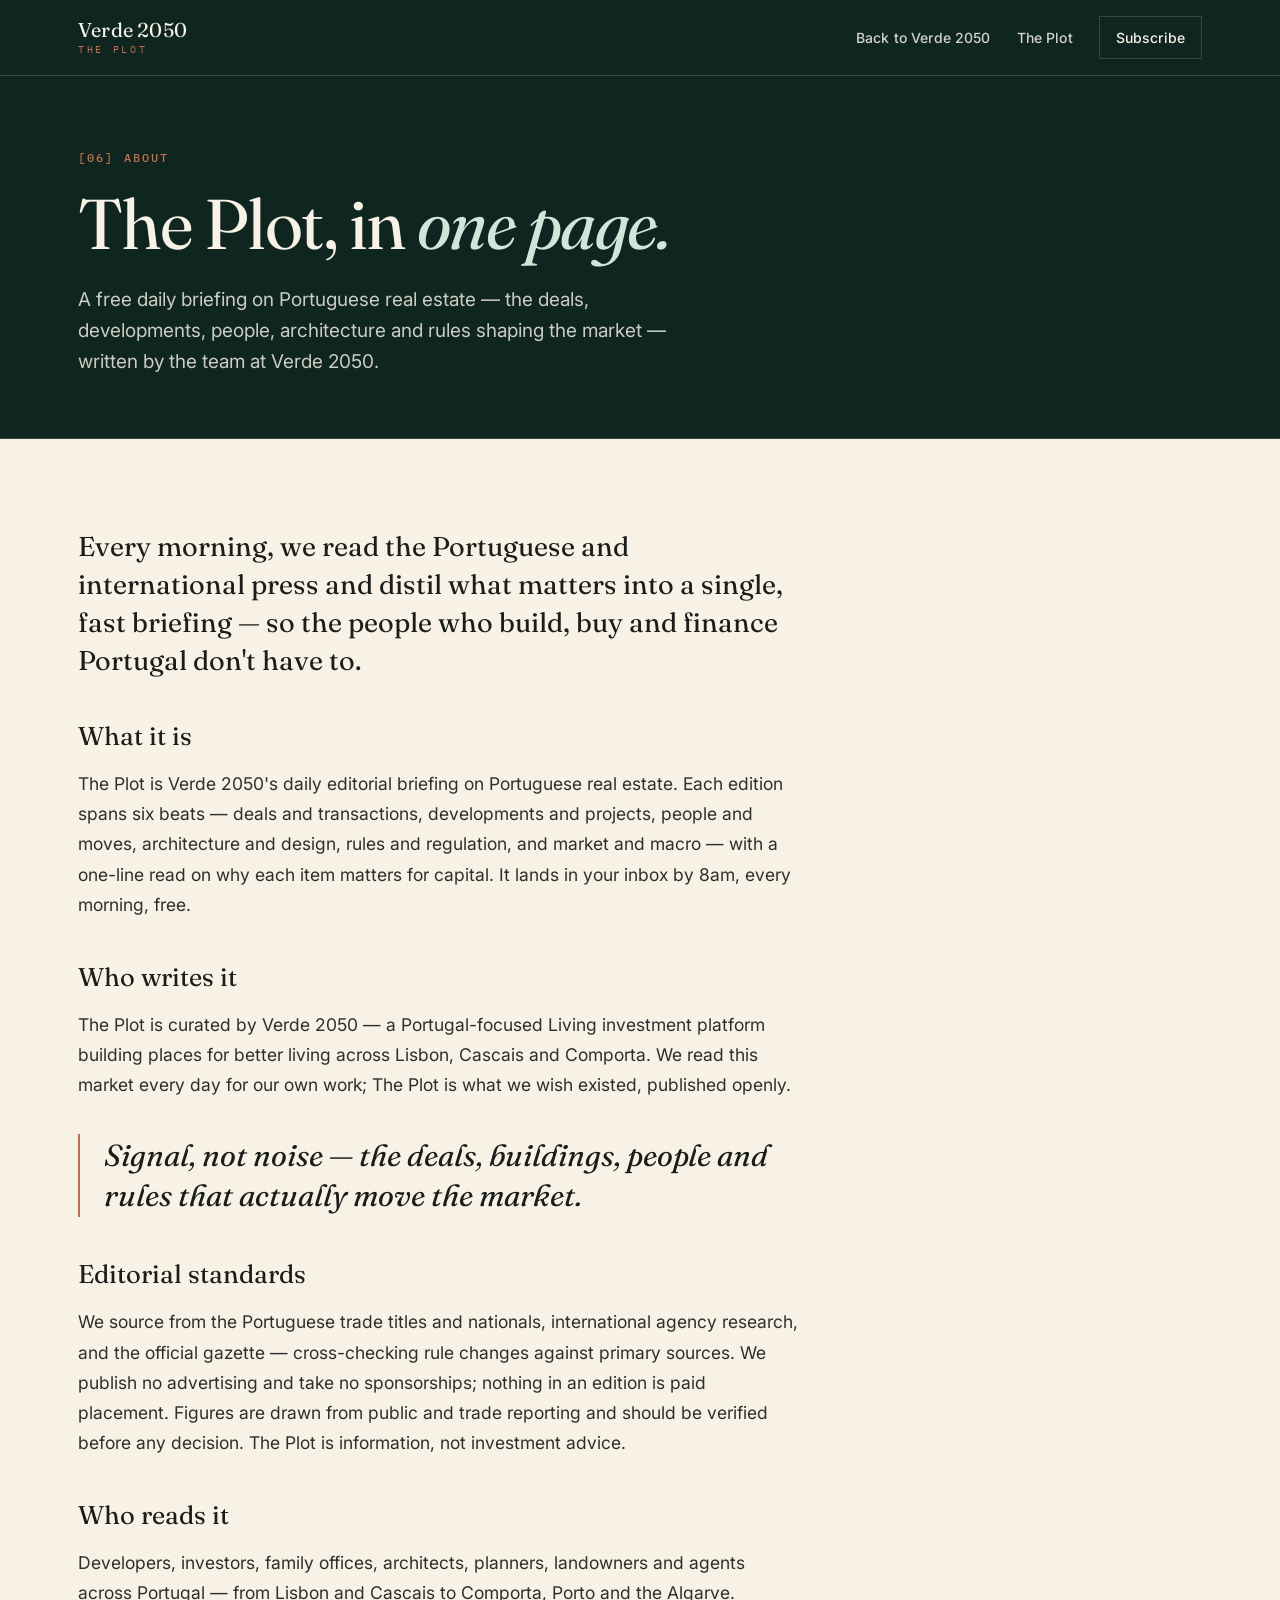
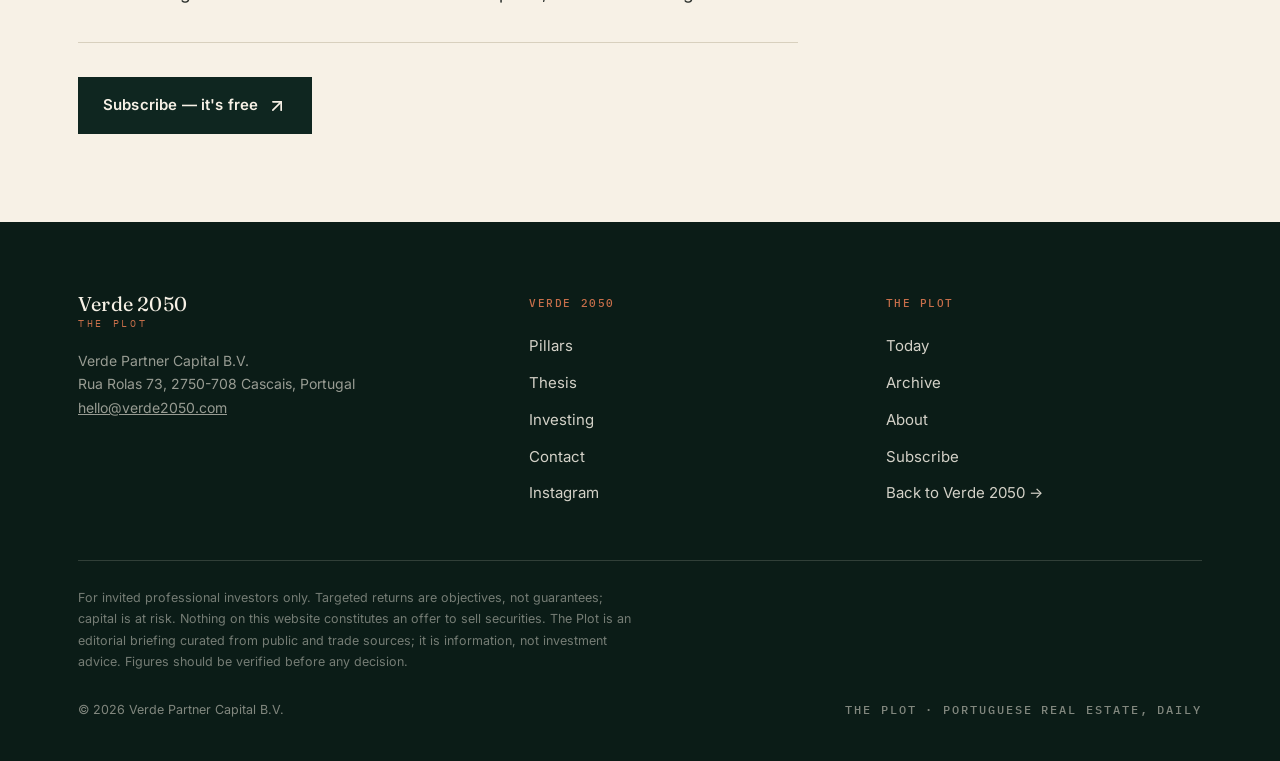
==== about.html @ 7657e963 "Editorial redesign — The Plot brand system (about.html)" ====
<!doctype html>
<html lang="en">
<head>
<meta charset="utf-8">
<meta name="viewport" content="width=device-width, initial-scale=1">
<title>About — The Plot · Verde 2050</title>
<meta name="description" content="What The Plot is, who writes it, and the editorial standards behind Verde 2050's daily briefing on Portuguese real estate.">
<link rel="preconnect" href="https://fonts.googleapis.com"><link rel="preconnect" href="https://fonts.gstatic.com" crossorigin>
<link href="https://fonts.googleapis.com/css2?family=Fraunces:ital,opsz,wght@0,9..144,400;0,9..144,500;0,9..144,600;1,9..144,400;1,9..144,500&family=Inter:wght@400;500;600&family=IBM+Plex+Mono:wght@400;500&display=swap" rel="stylesheet">
<link rel="stylesheet" href="plot.css">
</head>
<body>
<svg width="0" height="0" style="position:absolute" aria-hidden="true">
  <symbol id="i-arrow-ur" viewBox="0 0 24 24"><path d="M7 7h10v10"/><path d="M7 17 17 7"/></symbol>
  <symbol id="i-arrow-r" viewBox="0 0 24 24"><path d="M5 12h14"/><path d="m12 5 7 7-7 7"/></symbol>
</svg>

<header class="site"><div class="bar">
  <a href="/" class="brandmark"><div class="wm">Verde 2050</div><div class="sub">The Plot</div></a>
  <nav>
    <a href="https://www.verde2050.com" target="_blank" rel="noopener">Back to Verde 2050</a>
    <a href="/">The Plot</a>
    <a href="/#subscribe" class="cta">Subscribe</a>
  </nav>
</div></header>

<div class="page-hero">
  <div class="wrap">
    <div class="kick">[06] About</div>
    <h1 class="h1">The Plot, in <em>one page.</em></h1>
    <p class="lede">A free daily briefing on Portuguese real estate — the deals, developments, people, architecture and rules shaping the market — written by the team at Verde 2050.</p>
  </div>
</div>

<section class="band-cream">
  <div class="wrap">
    <div class="prose">
      <p style="font-family:var(--serif);font-size:clamp(1.3rem,2.6vw,1.7rem);line-height:1.4;color:var(--ink);margin:0 0 30px">Every morning, we read the Portuguese and international press and distil what matters into a single, fast briefing — so the people who build, buy and finance Portugal don't have to.</p>

      <h3>What it is</h3>
      <p>The Plot is Verde 2050's daily editorial briefing on Portuguese real estate. Each edition spans six beats — deals and transactions, developments and projects, people and moves, architecture and design, rules and regulation, and market and macro — with a one-line read on why each item matters for capital. It lands in your inbox by 8am, every morning, free.</p>

      <h3>Who writes it</h3>
      <p>The Plot is curated by Verde 2050 — a Portugal-focused Living investment platform building places for better living across Lisbon, Cascais and Comporta. We read this market every day for our own work; The Plot is what we wish existed, published openly.</p>

      <div class="pullquote">Signal, not noise — the deals, buildings, people and rules that actually move the market.</div>

      <h3>Editorial standards</h3>
      <p>We source from the Portuguese trade titles and nationals, international agency research, and the official gazette — cross-checking rule changes against primary sources. We publish no advertising and take no sponsorships; nothing in an edition is paid placement. Figures are drawn from public and trade reporting and should be verified before any decision. The Plot is information, not investment advice.</p>

      <h3>Who reads it</h3>
      <p>Developers, investors, family offices, architects, planners, landowners and agents across Portugal — from Lisbon and Cascais to Comporta, Porto and the Algarve.</p>

      <hr class="art-divider">
      <a href="/#subscribe" class="btn btn-solid on-cream">Subscribe — it's free <svg class="ico ico-lg"><use href="#i-arrow-ur"/></svg></a>
    </div>
  </div>
</section>

<footer class="site"><div class="wrap">
  <div class="foot-top">
    <div>
      <a href="/" class="brandmark"><div class="wm">Verde 2050</div><div class="sub">The Plot</div></a>
      <div class="foot-legal">Verde Partner Capital B.V.<br>Rua Rolas 73, 2750-708 Cascais, Portugal<br><a href="mailto:hello@verde2050.com" style="color:inherit">hello@verde2050.com</a></div>
    </div>
    <div class="foot-col"><h4>Verde 2050</h4>
      <a href="https://www.verde2050.com/pillars" target="_blank" rel="noopener">Pillars</a>
      <a href="https://www.verde2050.com/thesis" target="_blank" rel="noopener">Thesis</a>
      <a href="https://www.verde2050.com/investing" target="_blank" rel="noopener">Investing</a>
      <a href="https://www.verde2050.com/contact" target="_blank" rel="noopener">Contact</a>
      <a href="https://www.instagram.com/pietervanherpen" target="_blank" rel="noopener">Instagram</a>
    </div>
    <div class="foot-col"><h4>The Plot</h4>
      <a href="/">Today</a><a href="/archive.html">Archive</a><a href="/about.html">About</a><a href="/#subscribe">Subscribe</a>
      <a href="https://www.verde2050.com" target="_blank" rel="noopener">Back to Verde 2050 →</a>
    </div>
  </div>
  <div class="disclaimer">For invited professional investors only. Targeted returns are objectives, not guarantees; capital is at risk. Nothing on this website constitutes an offer to sell securities. The Plot is an editorial briefing curated from public and trade sources; it is information, not investment advice. Figures should be verified before any decision.</div>
  <div class="foot-bottom"><span>© 2026 Verde Partner Capital B.V.</span><span class="mono">The Plot · Portuguese real estate, daily</span></div>
</div></footer>
</body>
</html>
---- plot.css ----
:root{
    --forest:#0F2620; --forest-deep:#0B1C17; --cream:#F7F1E6; --surface:#F0E9DA;
    --ink:#1A1E1B; --terracotta:#C86F4A; --muted:#726C60; --hairline:#D8D0BE;
    --hairline-d:rgba(247,241,230,.16);
    --serif:"Fraunces",Georgia,"Times New Roman",serif;
    --sans:"Inter",-apple-system,BlinkMacSystemFont,"Segoe UI",Helvetica,Arial,sans-serif;
    --mono:"IBM Plex Mono",ui-monospace,SFMono-Regular,Menlo,monospace;
  }
  *{box-sizing:border-box}
  html{scroll-behavior:smooth}
  body{margin:0;background:var(--cream);color:var(--ink);font-family:var(--sans);
    font-size:17px;line-height:1.65;-webkit-font-smoothing:antialiased;text-rendering:optimizeLegibility}
  a{color:inherit}
  img{max-width:100%}
  .wrap{max-width:1180px;margin:0 auto;padding:0 28px}
  .serif{font-family:var(--serif)}
  em{font-style:italic}

  /* mono label kicker */
  .mono{font-family:var(--mono);text-transform:uppercase;letter-spacing:.16em;font-size:12px;font-weight:500}
  .kick{font-family:var(--mono);text-transform:uppercase;letter-spacing:.18em;font-size:12px;
    font-weight:500;color:var(--terracotta)}
  .num{font-family:var(--mono);font-weight:500;letter-spacing:.02em}

  h1,h2,h3{font-family:var(--serif);font-weight:400;margin:0}
  .h1{font-size:clamp(2.7rem,7.4vw,6rem);line-height:1.02;letter-spacing:-.022em}
  .h1 em{color:#cfe6d8}
  .h2{font-size:clamp(2.1rem,5vw,3.6rem);line-height:1.03;letter-spacing:-.018em}
  .h2 em{display:block}
  .h3{font-size:clamp(1.4rem,2.4vw,1.9rem);line-height:1.12;letter-spacing:-.01em}

  /* buttons */
  .btn{display:inline-flex;align-items:center;gap:9px;font-family:var(--sans);font-weight:600;
    font-size:15px;letter-spacing:.01em;padding:15px 24px;text-decoration:none;border:1px solid transparent;
    transition:background .18s,color .18s,border-color .18s;cursor:pointer}
  .btn-solid{background:var(--cream);color:var(--forest);border-color:var(--cream)}
  .btn-solid:hover{background:var(--terracotta);border-color:var(--terracotta);color:#fff}
  .btn-solid.on-cream{background:var(--forest);color:var(--cream);border-color:var(--forest)}
  .btn-solid.on-cream:hover{background:var(--terracotta);border-color:var(--terracotta);color:#fff}
  .lnk{display:inline-flex;align-items:center;gap:7px;text-decoration:none;font-weight:500;
    border-bottom:1px solid currentColor;padding-bottom:2px;transition:color .18s}
  .lnk:hover{color:var(--terracotta)}
  .ico{width:18px;height:18px;stroke:currentColor;fill:none;stroke-width:2;
    stroke-linecap:round;stroke-linejoin:round;flex:0 0 auto}
  .ico-lg{width:20px;height:20px}

  /* header */
  header.site{position:sticky;top:0;z-index:20;background:var(--forest);color:var(--cream);
    border-bottom:1px solid var(--hairline-d)}
  .site .bar{display:flex;align-items:center;justify-content:space-between;padding:16px 28px;max-width:1180px;margin:0 auto}
  .brandmark{display:block;text-decoration:none;color:var(--cream);line-height:1}
  .brandmark .wm{font-family:var(--serif);font-size:20px;letter-spacing:.01em}
  .brandmark .sub{font-family:var(--mono);text-transform:uppercase;letter-spacing:.28em;font-size:9.5px;
    color:var(--terracotta);margin-top:5px}
  .site nav{display:flex;align-items:center;gap:26px}
  .site nav a{font-family:var(--sans);font-size:14px;font-weight:500;color:var(--cream);text-decoration:none;
    letter-spacing:.01em;opacity:.85;transition:opacity .15s}
  .site nav a:hover{opacity:1}
  .site nav a.cta{opacity:1;border:1px solid var(--hairline-d);padding:9px 16px}
  .site nav a.cta:hover{background:var(--cream);color:var(--forest);border-color:var(--cream)}

  /* hero */
  .hero{background:var(--forest);color:var(--cream);padding:96px 0 108px}
  .hero .kick{margin-bottom:26px}
  .hero .h1{max-width:15ch}
  .hero .sub{max-width:44ch;color:rgba(247,241,230,.85);font-size:19px;margin:26px 0 0}
  .hero .cta-row{margin-top:40px;display:flex;gap:16px;align-items:center;flex-wrap:wrap}

  /* section frame */
  section{padding:88px 0}
  .band-cream{background:var(--cream)}
  .band-surface{background:var(--surface)}
  .band-forest{background:var(--forest);color:var(--cream)}
  .sec-head{display:flex;align-items:baseline;justify-content:space-between;gap:24px;
    padding-bottom:34px;flex-wrap:wrap}
  .sec-head .h2{max-width:16ch}
  .sec-head .kick{margin-bottom:16px}

  /* hairline grid */
  .grid6{display:grid;grid-template-columns:repeat(3,1fr);gap:1px;background:var(--hairline);
    border:1px solid var(--hairline)}
  .tile{background:var(--cream);padding:34px 30px 40px;min-height:210px;display:flex;flex-direction:column}
  .tile .row{display:flex;align-items:flex-start;justify-content:space-between}
  .tile .num{font-size:15px;color:var(--muted)}
  .tile .ico{stroke:rgba(15,38,32,.5);width:22px;height:22px}
  .tile h3{margin:26px 0 10px}
  .tile p{margin:0;color:var(--muted);font-size:15.5px;line-height:1.55}

  /* today featured */
  .feature{background:var(--cream);border:1px solid var(--hairline);padding:clamp(30px,5vw,60px)}
  .feature .meta{display:flex;align-items:center;gap:16px;flex-wrap:wrap;margin-bottom:22px}
  .tag{font-family:var(--mono);text-transform:uppercase;letter-spacing:.14em;font-size:11px;
    color:var(--terracotta);border:1px solid var(--terracotta);padding:4px 9px}
  .feature .h2{max-width:20ch;margin-bottom:22px}
  .feature .deck{color:var(--muted);font-size:19px;max-width:60ch;margin:0 0 30px}
  .feature .byline{display:flex;align-items:center;gap:14px;color:var(--muted);font-size:14px;margin-bottom:30px}
  .feature .byline .dot{width:4px;height:4px;border-radius:50%;background:var(--terracotta)}

  /* previous editions list */
  .elist{border-top:1px solid var(--hairline)}
  .erow{display:grid;grid-template-columns:120px 1fr auto;gap:26px;align-items:start;
    padding:22px 4px;border-bottom:1px solid var(--hairline);text-decoration:none;color:inherit;
    transition:background .15s}
  .erow:hover{background:rgba(200,111,74,.05)}
  .erow .edate{font-family:var(--mono);text-transform:uppercase;letter-spacing:.1em;font-size:13px;
    color:var(--muted);padding-top:5px}
  .erow .etitle{font-family:var(--serif);font-size:clamp(1.15rem,2vw,1.5rem);line-height:1.2;letter-spacing:-.01em}
  .erow .edeck{color:var(--muted);font-size:14.5px;line-height:1.5;margin-top:8px;max-width:70ch;
    max-height:0;overflow:hidden;opacity:0;transition:max-height .25s,opacity .2s,margin .2s}
  .erow:hover .edeck{max-height:60px;opacity:1;margin-top:9px}
  .erow .etag{font-family:var(--mono);text-transform:uppercase;letter-spacing:.12em;font-size:10.5px;
    color:var(--muted);padding-top:6px;white-space:nowrap}
  .elist-foot{padding-top:30px}

  /* standards (forest) */
  .cols2{display:grid;grid-template-columns:1.05fr .95fr;gap:64px;align-items:start}
  .standards .h2{margin-bottom:26px}
  .standards p{color:rgba(247,241,230,.8);font-size:17px;margin:0 0 18px;max-width:52ch}
  .readers{border-top:1px solid var(--hairline-d)}
  .readers .rrow{display:flex;align-items:baseline;gap:16px;padding:16px 0;border-bottom:1px solid var(--hairline-d)}
  .readers .rrow .num{color:var(--terracotta);font-size:12px;min-width:26px}
  .readers .rrow span{font-size:16px}
  .badges{display:flex;flex-wrap:wrap;gap:8px;margin-top:24px}
  .badge{font-family:var(--mono);text-transform:uppercase;letter-spacing:.1em;font-size:10.5px;
    color:rgba(247,241,230,.75);border:1px solid var(--hairline-d);padding:6px 11px}
  .sources{margin-top:36px}
  .sources .lab{color:rgba(247,241,230,.55)}
  .sources-row{display:flex;flex-wrap:wrap;align-items:center;gap:12px 12px;margin-top:16px}
  .sources-row img{height:32px;width:auto;display:block}

  /* subscribe */
  .subgrid{display:grid;grid-template-columns:.85fr 1.15fr;gap:60px;align-items:start}
  .form-card{background:var(--cream);border:1px solid var(--hairline);padding:clamp(26px,4vw,44px)}
  .field{margin-bottom:18px}
  .field label{display:block;font-family:var(--mono);text-transform:uppercase;letter-spacing:.12em;
    font-size:11px;color:var(--muted);margin-bottom:8px}
  .field input,.field select{width:100%;font-family:var(--sans);font-size:16px;color:var(--ink);
    background:#fff;border:1px solid var(--hairline);padding:14px 15px;border-radius:0;-webkit-appearance:none;appearance:none}
  .field input:focus,.field select:focus{outline:none;border-color:var(--forest);box-shadow:inset 0 0 0 1px var(--forest)}
  .two{display:grid;grid-template-columns:1fr 1fr;gap:16px}
  .field select{background-image:url("data:image/svg+xml;utf8,<svg xmlns='http://www.w3.org/2000/svg' width='14' height='14' viewBox='0 0 24 24' fill='none' stroke='%23726C60' stroke-width='2' stroke-linecap='round' stroke-linejoin='round'><path d='m6 9 6 6 6-6'/></svg>");background-repeat:no-repeat;background-position:right 15px center;padding-right:40px}
  .submit{width:100%;justify-content:center;margin-top:6px}
  .fineprint{margin-top:16px;color:var(--muted)}
  .hp{position:absolute;left:-9999px;width:1px;height:1px;overflow:hidden}
  .msg{display:none;margin-top:14px;font-size:14px}
  .msg.show{display:block}
  .msg.ok{color:#2e6f4e}
  .msg.err{color:#b23b3b}
  .success{display:none}
  .success.show{display:block}
  .success .h2{margin-bottom:16px}
  .success p{color:var(--muted);max-width:46ch}

  /* footer */
  footer.site{background:var(--forest-deep);color:var(--cream);padding:72px 0 40px}
  .foot-top{display:grid;grid-template-columns:1.3fr 1fr 1fr;gap:40px;padding-bottom:48px;
    border-bottom:1px solid var(--hairline-d)}
  .foot-legal{color:rgba(247,241,230,.6);font-size:14px;line-height:1.7;margin-top:20px;max-width:34ch}
  .foot-col h4{font-family:var(--mono);text-transform:uppercase;letter-spacing:.14em;font-size:11px;
    font-weight:500;color:var(--terracotta);margin:0 0 16px}
  .foot-col a{display:block;color:rgba(247,241,230,.85);text-decoration:none;font-size:15px;
    padding:6px 0;transition:color .15s}
  .foot-col a:hover{color:#fff}
  .foot-bottom{display:flex;align-items:center;justify-content:space-between;gap:20px;
    padding-top:28px;flex-wrap:wrap;color:rgba(247,241,230,.5);font-size:12.5px}
  .disclaimer{color:rgba(247,241,230,.45);font-size:12.5px;line-height:1.7;max-width:70ch;margin-top:26px}

  @media(max-width:900px){
    .grid6{grid-template-columns:repeat(2,1fr)}
    .cols2{grid-template-columns:1fr;gap:40px}
    .subgrid{grid-template-columns:1fr;gap:32px}
    .foot-top{grid-template-columns:1fr 1fr;gap:32px}
    section{padding:64px 0}
    .hero{padding:64px 0 76px}
  }
  @media(max-width:560px){
    .grid6{grid-template-columns:1fr}
    .two{grid-template-columns:1fr}
    .erow{grid-template-columns:76px 1fr;gap:16px}
    .erow .etag{display:none}
    .foot-top{grid-template-columns:1fr}
    .site nav{gap:16px}
    .site nav a:not(.cta){display:none}
  }

/* ---- interior pages ---- */
.page-hero{background:var(--forest);color:var(--cream);padding:72px 0 60px;border-bottom:1px solid var(--hairline-d)}
.page-hero .kick{margin-bottom:20px}
.page-hero .h1{font-size:clamp(2.3rem,5.5vw,4.4rem);max-width:20ch}
.page-hero .lede{color:rgba(247,241,230,.82);font-size:19px;max-width:52ch;margin:24px 0 0}
.article{max-width:760px;margin:0 auto}
.article .deck{font-family:var(--serif);font-size:clamp(1.3rem,2.6vw,1.7rem);line-height:1.4;color:var(--ink);margin:0 0 30px}
.article .body{font-size:18px;line-height:1.75;color:#2b302c}
.article .body p{margin:0 0 22px}
.article .body p.lead:first-letter{font-family:var(--serif);float:left;font-size:4.6rem;line-height:.82;
  padding:6px 12px 0 0;color:var(--terracotta)}
.pullquote{border-left:2px solid var(--terracotta);padding:2px 0 2px 24px;margin:34px 0;
  font-family:var(--serif);font-style:italic;font-size:clamp(1.4rem,3vw,1.9rem);line-height:1.3;color:var(--ink)}
.art-divider{border:0;border-top:1px solid var(--hairline);margin:34px 0}
.byline-row{display:flex;align-items:center;gap:14px;color:var(--muted);font-size:14px;margin:18px 0 34px}
.byline-row .dot{width:4px;height:4px;border-radius:50%;background:var(--terracotta)}
.also{margin-top:16px}
.chips{display:flex;flex-wrap:wrap;gap:8px;margin-bottom:30px}
.chip{font-family:var(--mono);text-transform:uppercase;letter-spacing:.1em;font-size:11px;color:var(--muted);
  border:1px solid var(--hairline);padding:8px 13px;background:transparent;cursor:pointer;transition:all .15s}
.chip:hover{border-color:var(--forest);color:var(--forest)}
.chip.active{background:var(--forest);color:var(--cream);border-color:var(--forest)}
.prose{max-width:720px}
.prose h3{font-family:var(--serif);font-size:1.6rem;margin:36px 0 12px}
.prose p{color:#2b302c;font-size:17.5px;line-height:1.72;margin:0 0 20px}
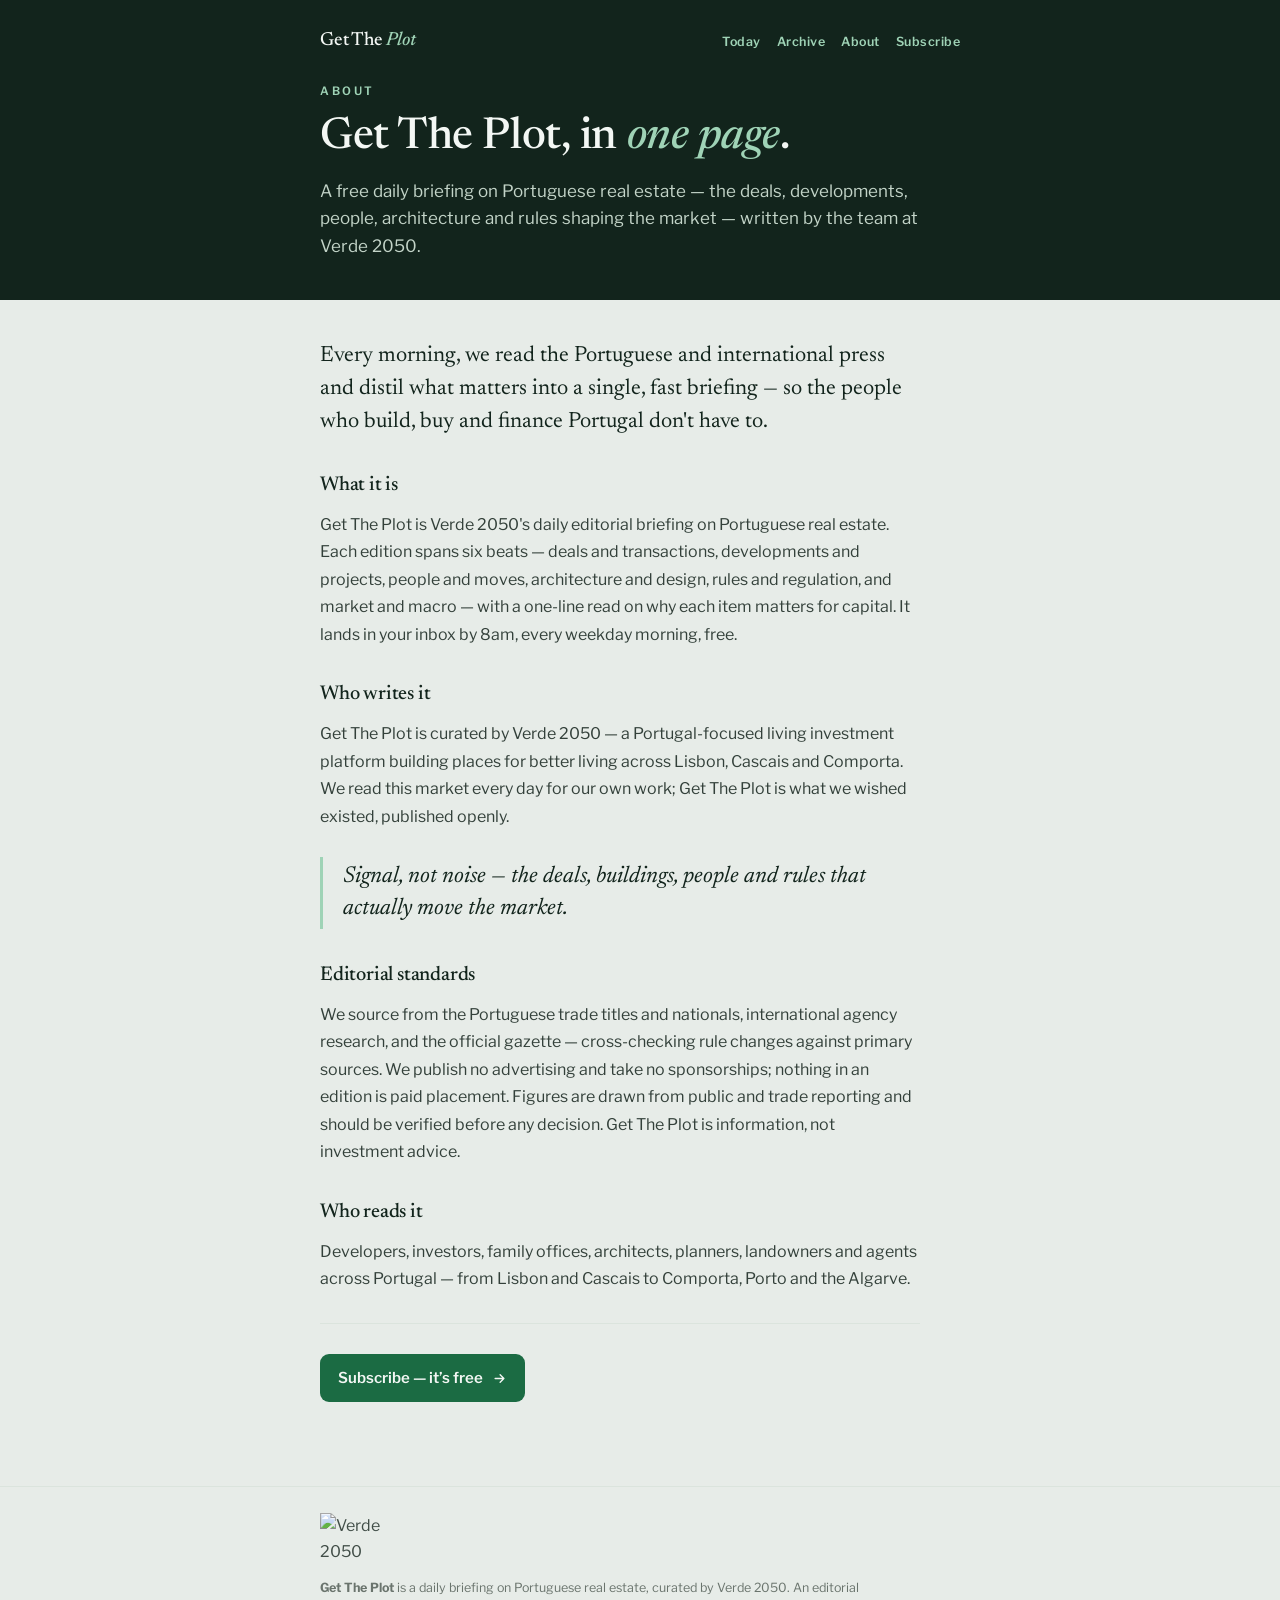
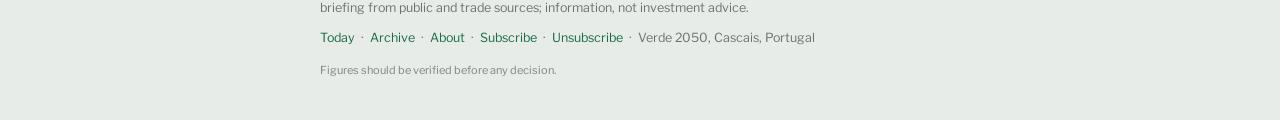
==== commit d7f301f8: "Rebuild About in Get The Plot design" ====
--- a/about.html
+++ b/about.html
@@ -2,81 +2,50 @@
 <html lang="en">
 <head>
 <meta charset="utf-8">
-<meta name="viewport" content="width=device-width, initial-scale=1">
-<title>About — The Plot · Verde 2050</title>
-<meta name="description" content="What The Plot is, who writes it, and the editorial standards behind Verde 2050's daily briefing on Portuguese real estate.">
-<link rel="preconnect" href="https://fonts.googleapis.com"><link rel="preconnect" href="https://fonts.gstatic.com" crossorigin>
-<link href="https://fonts.googleapis.com/css2?family=Fraunces:ital,opsz,wght@0,9..144,400;0,9..144,500;0,9..144,600;1,9..144,400;1,9..144,500&family=Inter:wght@400;500;600&family=IBM+Plex+Mono:wght@400;500&display=swap" rel="stylesheet">
-<link rel="stylesheet" href="plot.css">
+<meta name="viewport" content="width=device-width, initial-scale=1, viewport-fit=cover">
+<title>About — Get The Plot</title>
+<meta name="description" content="What Get The Plot is, who writes it, and the editorial standards behind Verde 2050's daily briefing on Portuguese real estate.">
+<link rel="preconnect" href="https://fonts.googleapis.com"><link rel="preconnect" href="https://fonts.gstatic.com" crossorigin><link rel="preconnect" href="https://raw.githubusercontent.com"><link rel="stylesheet" href="https://fonts.googleapis.com/css2?family=Newsreader:ital,opsz,wght@0,6..72,400;0,6..72,500;0,6..72,600;1,6..72,400&family=Libre+Franklin:wght@400;500;600;700&display=swap"><link rel="stylesheet" href="plot.css">
 </head>
 <body>
-<svg width="0" height="0" style="position:absolute" aria-hidden="true">
-  <symbol id="i-arrow-ur" viewBox="0 0 24 24"><path d="M7 7h10v10"/><path d="M7 17 17 7"/></symbol>
-  <symbol id="i-arrow-r" viewBox="0 0 24 24"><path d="M5 12h14"/><path d="m12 5 7 7-7 7"/></symbol>
-</svg>
-
-<header class="site"><div class="bar">
-  <a href="/" class="brandmark"><div class="wm">Verde 2050</div><div class="sub">The Plot</div></a>
-  <nav>
-    <a href="https://www.verde2050.com" target="_blank" rel="noopener">Back to Verde 2050</a>
-    <a href="/">The Plot</a>
-    <a href="/#subscribe" class="cta">Subscribe</a>
-  </nav>
-</div></header>
-
-<div class="page-hero">
+<section class="hero">
   <div class="wrap">
-    <div class="kick">[06] About</div>
-    <h1 class="h1">The Plot, in <em>one page.</em></h1>
+    <div class="top">
+      <a href="/" class="brand">Get The <em>Plot</em></a>
+      <nav class="nav"><a href="/">Today</a><a href="/archive.html">Archive</a><a href="/about.html">About</a><a href="/#subscribe">Subscribe</a></nav>
+    </div>
+    <div class="kick">About</div>
+    <h1>Get The Plot, in <em>one page</em>.</h1>
     <p class="lede">A free daily briefing on Portuguese real estate — the deals, developments, people, architecture and rules shaping the market — written by the team at Verde 2050.</p>
-  </div>
-</div>
-
-<section class="band-cream">
-  <div class="wrap">
-    <div class="prose">
-      <p style="font-family:var(--serif);font-size:clamp(1.3rem,2.6vw,1.7rem);line-height:1.4;color:var(--ink);margin:0 0 30px">Every morning, we read the Portuguese and international press and distil what matters into a single, fast briefing — so the people who build, buy and finance Portugal don't have to.</p>
-
-      <h3>What it is</h3>
-      <p>The Plot is Verde 2050's daily editorial briefing on Portuguese real estate. Each edition spans six beats — deals and transactions, developments and projects, people and moves, architecture and design, rules and regulation, and market and macro — with a one-line read on why each item matters for capital. It lands in your inbox by 8am, every morning, free.</p>
-
-      <h3>Who writes it</h3>
-      <p>The Plot is curated by Verde 2050 — a Portugal-focused Living investment platform building places for better living across Lisbon, Cascais and Comporta. We read this market every day for our own work; The Plot is what we wish existed, published openly.</p>
-
-      <div class="pullquote">Signal, not noise — the deals, buildings, people and rules that actually move the market.</div>
-
-      <h3>Editorial standards</h3>
-      <p>We source from the Portuguese trade titles and nationals, international agency research, and the official gazette — cross-checking rule changes against primary sources. We publish no advertising and take no sponsorships; nothing in an edition is paid placement. Figures are drawn from public and trade reporting and should be verified before any decision. The Plot is information, not investment advice.</p>
-
-      <h3>Who reads it</h3>
-      <p>Developers, investors, family offices, architects, planners, landowners and agents across Portugal — from Lisbon and Cascais to Comporta, Porto and the Algarve.</p>
-
-      <hr class="art-divider">
-      <a href="/#subscribe" class="btn btn-solid on-cream">Subscribe — it's free <svg class="ico ico-lg"><use href="#i-arrow-ur"/></svg></a>
-    </div>
   </div>
 </section>
 
+<div class="band"><div class="wrap"><div class="prose">
+  <p class="lead">Every morning, we read the Portuguese and international press and distil what matters into a single, fast briefing — so the people who build, buy and finance Portugal don't have to.</p>
+
+  <h3>What it is</h3>
+  <p>Get The Plot is Verde 2050's daily editorial briefing on Portuguese real estate. Each edition spans six beats — deals and transactions, developments and projects, people and moves, architecture and design, rules and regulation, and market and macro — with a one-line read on why each item matters for capital. It lands in your inbox by 8am, every weekday morning, free.</p>
+
+  <h3>Who writes it</h3>
+  <p>Get The Plot is curated by Verde 2050 — a Portugal-focused living investment platform building places for better living across Lisbon, Cascais and Comporta. We read this market every day for our own work; Get The Plot is what we wished existed, published openly.</p>
+
+  <div class="pullquote">Signal, not noise — the deals, buildings, people and rules that actually move the market.</div>
+
+  <h3>Editorial standards</h3>
+  <p>We source from the Portuguese trade titles and nationals, international agency research, and the official gazette — cross-checking rule changes against primary sources. We publish no advertising and take no sponsorships; nothing in an edition is paid placement. Figures are drawn from public and trade reporting and should be verified before any decision. Get The Plot is information, not investment advice.</p>
+
+  <h3>Who reads it</h3>
+  <p>Developers, investors, family offices, architects, planners, landowners and agents across Portugal — from Lisbon and Cascais to Comporta, Porto and the Algarve.</p>
+
+  <hr class="art-divider">
+  <a href="/#subscribe" class="btn btn-solid">Subscribe — it&rsquo;s free <svg viewBox="0 0 24 24" fill="none" stroke="currentColor" stroke-width="2.2" stroke-linecap="round" stroke-linejoin="round"><path d="M5 12h14M13 6l6 6-6 6"/></svg></a>
+</div></div></div>
+
 <footer class="site"><div class="wrap">
-  <div class="foot-top">
-    <div>
-      <a href="/" class="brandmark"><div class="wm">Verde 2050</div><div class="sub">The Plot</div></a>
-      <div class="foot-legal">Verde Partner Capital B.V.<br>Rua Rolas 73, 2750-708 Cascais, Portugal<br><a href="mailto:hello@verde2050.com" style="color:inherit">hello@verde2050.com</a></div>
-    </div>
-    <div class="foot-col"><h4>Verde 2050</h4>
-      <a href="https://www.verde2050.com/pillars" target="_blank" rel="noopener">Pillars</a>
-      <a href="https://www.verde2050.com/thesis" target="_blank" rel="noopener">Thesis</a>
-      <a href="https://www.verde2050.com/investing" target="_blank" rel="noopener">Investing</a>
-      <a href="https://www.verde2050.com/contact" target="_blank" rel="noopener">Contact</a>
-      <a href="https://www.instagram.com/pietervanherpen" target="_blank" rel="noopener">Instagram</a>
-    </div>
-    <div class="foot-col"><h4>The Plot</h4>
-      <a href="/">Today</a><a href="/archive.html">Archive</a><a href="/about.html">About</a><a href="/#subscribe">Subscribe</a>
-      <a href="https://www.verde2050.com" target="_blank" rel="noopener">Back to Verde 2050 →</a>
-    </div>
-  </div>
-  <div class="disclaimer">For invited professional investors only. Targeted returns are objectives, not guarantees; capital is at risk. Nothing on this website constitutes an offer to sell securities. The Plot is an editorial briefing curated from public and trade sources; it is information, not investment advice. Figures should be verified before any decision.</div>
-  <div class="foot-bottom"><span>© 2026 Verde Partner Capital B.V.</span><span class="mono">The Plot · Portuguese real estate, daily</span></div>
+  <img class="logo" src="https://raw.githubusercontent.com/verde2050/logo/main/verde2050_transparent.png" alt="Verde 2050">
+  <p><strong>Get The Plot</strong> is a daily briefing on Portuguese real estate, curated by Verde&nbsp;2050. An editorial briefing from public and trade sources; information, not investment advice.</p>
+  <p class="links"><a href="/">Today</a>&nbsp;&nbsp;·&nbsp;&nbsp;<a href="/archive.html">Archive</a>&nbsp;&nbsp;·&nbsp;&nbsp;<a href="/about.html">About</a>&nbsp;&nbsp;·&nbsp;&nbsp;<a href="/#subscribe">Subscribe</a>&nbsp;&nbsp;·&nbsp;&nbsp;<a href="mailto:intel@verde2050.com?subject=Unsubscribe%20Get%20The%20Plot">Unsubscribe</a>&nbsp;&nbsp;·&nbsp;&nbsp;Verde 2050, Cascais, Portugal</p>
+  <p class="disc">Figures should be verified before any decision.</p>
 </div></footer>
 </body>
 </html>
--- a/plot.css
+++ b/plot.css
@@ -1,211 +1,97 @@
+/* Get The Plot — shared design system (Verde 2050) */
 :root{
-    --forest:#0F2620; --forest-deep:#0B1C17; --cream:#F7F1E6; --surface:#F0E9DA;
-    --ink:#1A1E1B; --terracotta:#C86F4A; --muted:#726C60; --hairline:#D8D0BE;
-    --hairline-d:rgba(247,241,230,.16);
-    --serif:"Fraunces",Georgia,"Times New Roman",serif;
-    --sans:"Inter",-apple-system,BlinkMacSystemFont,"Segoe UI",Helvetica,Arial,sans-serif;
-    --mono:"IBM Plex Mono",ui-monospace,SFMono-Regular,Menlo,monospace;
+  --ground:#e7ece8; --card:#ffffff; --ink:#12241c; --body:#33403a; --muted:#6a746d;
+  --line:#dbe4dd; --green:#1b6b43; --green-deep:#2e6f4e; --mint:#9fd3b6; --mint-soft:#e3f0e8;
+  --hero:#12241c; --field:#ffffff; --field-line:#c9d6cd; --shadow:0 24px 60px -34px rgba(18,36,28,.55);
+  --serif:"Newsreader",Georgia,"Times New Roman",serif;
+  --sans:"Libre Franklin",-apple-system,BlinkMacSystemFont,"Segoe UI",Arial,sans-serif;
+}
+@media (prefers-color-scheme:dark){
+  :root{
+    --ground:#0d1a14; --card:#13241d; --ink:#eaf3ec; --body:#c2d1c7; --muted:#8ba095;
+    --line:#24382d; --green:#7cc79b; --green-deep:#9fd3b6; --mint:#9fd3b6; --mint-soft:#172c22;
+    --hero:#0a140f; --field:#0f1d16; --field-line:#2c4335; --shadow:0 24px 60px -34px rgba(0,0,0,.7);
   }
-  *{box-sizing:border-box}
-  html{scroll-behavior:smooth}
-  body{margin:0;background:var(--cream);color:var(--ink);font-family:var(--sans);
-    font-size:17px;line-height:1.65;-webkit-font-smoothing:antialiased;text-rendering:optimizeLegibility}
-  a{color:inherit}
-  img{max-width:100%}
-  .wrap{max-width:1180px;margin:0 auto;padding:0 28px}
-  .serif{font-family:var(--serif)}
-  em{font-style:italic}
+}
+*{box-sizing:border-box}
+html{scroll-behavior:smooth}
+body{margin:0;background:var(--ground);color:var(--body);font-family:var(--sans);line-height:1.6;
+  font-size:16px;-webkit-font-smoothing:antialiased;text-rendering:optimizeLegibility;}
+img{max-width:100%}
+a{color:var(--green);text-decoration:none}
+a:hover{text-decoration:underline}
+.wrap{max-width:680px;margin:0 auto;padding-inline:20px;}
+.kick{font-size:11.5px;font-weight:600;letter-spacing:.22em;text-transform:uppercase;}
 
-  /* mono label kicker */
-  .mono{font-family:var(--mono);text-transform:uppercase;letter-spacing:.16em;font-size:12px;font-weight:500}
-  .kick{font-family:var(--mono);text-transform:uppercase;letter-spacing:.18em;font-size:12px;
-    font-weight:500;color:var(--terracotta)}
-  .num{font-family:var(--mono);font-weight:500;letter-spacing:.02em}
+/* HERO / HEADER */
+.hero{background:var(--hero);}
+.hero .wrap{padding-block:26px 40px;}
+.hero .top{display:flex;justify-content:space-between;align-items:center;gap:16px;}
+.hero .brand{font-family:var(--serif);font-size:19px;font-weight:500;color:#f3f7f4;letter-spacing:-.01em;}
+.hero .brand:hover{text-decoration:none;opacity:.85;}
+.hero .brand em{font-style:italic;color:var(--mint);}
+.hero .nav a{color:#9fd3b6;font-size:12.5px;font-weight:600;letter-spacing:.04em;margin-left:16px;}
+.hero .kick{color:var(--mint);margin-top:26px;}
+.hero h1{font-family:var(--serif);color:#f3f7f4;font-weight:500;
+  font-size:clamp(30px,7vw,44px);line-height:1.08;letter-spacing:-.01em;margin:14px 0 0;text-wrap:balance;max-width:20ch;}
+.hero h1 em{font-style:italic;color:var(--mint);}
+.hero .lede{color:#c3d4c8;font-size:clamp(15px,3.4vw,17px);line-height:1.6;margin:16px 0 0;max-width:54ch;}
+.byline-row{display:flex;flex-wrap:wrap;align-items:center;gap:10px;margin-top:20px;color:#8fb39e;font-size:12.5px;}
+.dot{width:5px;height:5px;border-radius:50%;background:var(--mint);display:inline-block;}
 
-  h1,h2,h3{font-family:var(--serif);font-weight:400;margin:0}
-  .h1{font-size:clamp(2.7rem,7.4vw,6rem);line-height:1.02;letter-spacing:-.022em}
-  .h1 em{color:#cfe6d8}
-  .h2{font-size:clamp(2.1rem,5vw,3.6rem);line-height:1.03;letter-spacing:-.018em}
-  .h2 em{display:block}
-  .h3{font-size:clamp(1.4rem,2.4vw,1.9rem);line-height:1.12;letter-spacing:-.01em}
+/* LIGHT BODY */
+.band{padding-block:40px;}
 
-  /* buttons */
-  .btn{display:inline-flex;align-items:center;gap:9px;font-family:var(--sans);font-weight:600;
-    font-size:15px;letter-spacing:.01em;padding:15px 24px;text-decoration:none;border:1px solid transparent;
-    transition:background .18s,color .18s,border-color .18s;cursor:pointer}
-  .btn-solid{background:var(--cream);color:var(--forest);border-color:var(--cream)}
-  .btn-solid:hover{background:var(--terracotta);border-color:var(--terracotta);color:#fff}
-  .btn-solid.on-cream{background:var(--forest);color:var(--cream);border-color:var(--forest)}
-  .btn-solid.on-cream:hover{background:var(--terracotta);border-color:var(--terracotta);color:#fff}
-  .lnk{display:inline-flex;align-items:center;gap:7px;text-decoration:none;font-weight:500;
-    border-bottom:1px solid currentColor;padding-bottom:2px;transition:color .18s}
-  .lnk:hover{color:var(--terracotta)}
-  .ico{width:18px;height:18px;stroke:currentColor;fill:none;stroke-width:2;
-    stroke-linecap:round;stroke-linejoin:round;flex:0 0 auto}
-  .ico-lg{width:20px;height:20px}
+/* PROSE / ARTICLE */
+.prose,.article{max-width:600px;}
+.prose p,.article .body p{font-size:16px;line-height:1.72;color:var(--body);margin:0 0 18px;}
+.article .body p.lead,.prose p.lead{font-family:var(--serif);font-size:clamp(19px,3vw,22px);line-height:1.5;color:var(--ink);margin-bottom:22px;}
+.prose h3{font-family:var(--serif);font-weight:500;font-size:20px;color:var(--ink);margin:30px 0 10px;letter-spacing:-.01em;}
+.pullquote{font-family:var(--serif);font-style:italic;font-size:clamp(19px,3vw,23px);line-height:1.4;color:var(--ink);
+  border-left:3px solid var(--mint);padding:4px 0 4px 20px;margin:26px 0;}
+hr.art-divider{border:0;border-top:1px solid var(--line);margin:30px 0;}
+.note{font-size:13px;color:var(--muted);margin:0 0 22px;}
 
-  /* header */
-  header.site{position:sticky;top:0;z-index:20;background:var(--forest);color:var(--cream);
-    border-bottom:1px solid var(--hairline-d)}
-  .site .bar{display:flex;align-items:center;justify-content:space-between;padding:16px 28px;max-width:1180px;margin:0 auto}
-  .brandmark{display:block;text-decoration:none;color:var(--cream);line-height:1}
-  .brandmark .wm{font-family:var(--serif);font-size:20px;letter-spacing:.01em}
-  .brandmark .sub{font-family:var(--mono);text-transform:uppercase;letter-spacing:.28em;font-size:9.5px;
-    color:var(--terracotta);margin-top:5px}
-  .site nav{display:flex;align-items:center;gap:26px}
-  .site nav a{font-family:var(--sans);font-size:14px;font-weight:500;color:var(--cream);text-decoration:none;
-    letter-spacing:.01em;opacity:.85;transition:opacity .15s}
-  .site nav a:hover{opacity:1}
-  .site nav a.cta{opacity:1;border:1px solid var(--hairline-d);padding:9px 16px}
-  .site nav a.cta:hover{background:var(--cream);color:var(--forest);border-color:var(--cream)}
+/* BUTTON */
+.btn{display:inline-flex;align-items:center;gap:9px;font-family:var(--sans);font-size:15px;font-weight:600;
+  border-radius:9px;padding:12px 18px;cursor:pointer;text-decoration:none;transition:background .15s,transform .05s;}
+.btn:hover{text-decoration:none;}
+.btn-solid{background:var(--green);color:#f3f7f4;border:0;}
+.btn-solid:hover{background:var(--green-deep);}
+.btn-solid:active{transform:translateY(1px);}
+.btn svg{width:15px;height:15px;}
 
-  /* hero */
-  .hero{background:var(--forest);color:var(--cream);padding:96px 0 108px}
-  .hero .kick{margin-bottom:26px}
-  .hero .h1{max-width:15ch}
-  .hero .sub{max-width:44ch;color:rgba(247,241,230,.85);font-size:19px;margin:26px 0 0}
-  .hero .cta-row{margin-top:40px;display:flex;gap:16px;align-items:center;flex-wrap:wrap}
+/* SECTION HEADS */
+.sec-head{display:flex;justify-content:space-between;align-items:flex-end;gap:16px;margin-bottom:6px;}
+.sec-head .kick{color:var(--green-deep);}
+.sec-head h2{font-family:var(--serif);font-weight:500;font-size:22px;color:var(--ink);margin:8px 0 0;letter-spacing:-.01em;}
+.sec-head h2 em{font-style:italic;color:var(--green);}
+.lnk{font-size:13.5px;font-weight:600;color:var(--green);white-space:nowrap;}
 
-  /* section frame */
-  section{padding:88px 0}
-  .band-cream{background:var(--cream)}
-  .band-surface{background:var(--surface)}
-  .band-forest{background:var(--forest);color:var(--cream)}
-  .sec-head{display:flex;align-items:baseline;justify-content:space-between;gap:24px;
-    padding-bottom:34px;flex-wrap:wrap}
-  .sec-head .h2{max-width:16ch}
-  .sec-head .kick{margin-bottom:16px}
+/* ARCHIVE LIST */
+.elist{margin-top:16px;border-top:1px solid var(--line);}
+a.erow{display:grid;grid-template-columns:74px 1fr auto;gap:14px;align-items:baseline;
+  padding:15px 0;border-bottom:1px solid var(--line);text-decoration:none;transition:opacity .15s;}
+a.erow:hover{opacity:.72;text-decoration:none;}
+a.erow .edate{font-family:var(--sans);font-size:11.5px;font-weight:600;letter-spacing:.08em;color:var(--green-deep);}
+a.erow .etitle{color:var(--ink);font-weight:600;font-size:15px;line-height:1.35;}
+a.erow .edeck{color:var(--muted);font-size:13px;line-height:1.5;margin-top:3px;}
+a.erow .etag{font-size:11px;font-weight:600;letter-spacing:.06em;text-transform:uppercase;color:var(--muted);white-space:nowrap;}
+@media(max-width:480px){a.erow{grid-template-columns:60px 1fr;}a.erow .etag{display:none;}}
 
-  /* hairline grid */
-  .grid6{display:grid;grid-template-columns:repeat(3,1fr);gap:1px;background:var(--hairline);
-    border:1px solid var(--hairline)}
-  .tile{background:var(--cream);padding:34px 30px 40px;min-height:210px;display:flex;flex-direction:column}
-  .tile .row{display:flex;align-items:flex-start;justify-content:space-between}
-  .tile .num{font-size:15px;color:var(--muted)}
-  .tile .ico{stroke:rgba(15,38,32,.5);width:22px;height:22px}
-  .tile h3{margin:26px 0 10px}
-  .tile p{margin:0;color:var(--muted);font-size:15.5px;line-height:1.55}
+/* FILTER */
+.filterbar{display:flex;justify-content:space-between;align-items:center;gap:14px;flex-wrap:wrap;}
+.filterbar input{font-family:var(--sans);font-size:15px;color:var(--ink);background:var(--field);
+  border:1px solid var(--field-line);border-radius:9px;padding:11px 13px;min-width:240px;flex:1;}
+.filterbar input:focus{outline:none;border-color:var(--green);box-shadow:0 0 0 3px color-mix(in srgb,var(--green) 22%,transparent);}
+.filterbar .count{font-size:12.5px;color:var(--muted);white-space:nowrap;}
 
-  /* today featured */
-  .feature{background:var(--cream);border:1px solid var(--hairline);padding:clamp(30px,5vw,60px)}
-  .feature .meta{display:flex;align-items:center;gap:16px;flex-wrap:wrap;margin-bottom:22px}
-  .tag{font-family:var(--mono);text-transform:uppercase;letter-spacing:.14em;font-size:11px;
-    color:var(--terracotta);border:1px solid var(--terracotta);padding:4px 9px}
-  .feature .h2{max-width:20ch;margin-bottom:22px}
-  .feature .deck{color:var(--muted);font-size:19px;max-width:60ch;margin:0 0 30px}
-  .feature .byline{display:flex;align-items:center;gap:14px;color:var(--muted);font-size:14px;margin-bottom:30px}
-  .feature .byline .dot{width:4px;height:4px;border-radius:50%;background:var(--terracotta)}
-
-  /* previous editions list */
-  .elist{border-top:1px solid var(--hairline)}
-  .erow{display:grid;grid-template-columns:120px 1fr auto;gap:26px;align-items:start;
-    padding:22px 4px;border-bottom:1px solid var(--hairline);text-decoration:none;color:inherit;
-    transition:background .15s}
-  .erow:hover{background:rgba(200,111,74,.05)}
-  .erow .edate{font-family:var(--mono);text-transform:uppercase;letter-spacing:.1em;font-size:13px;
-    color:var(--muted);padding-top:5px}
-  .erow .etitle{font-family:var(--serif);font-size:clamp(1.15rem,2vw,1.5rem);line-height:1.2;letter-spacing:-.01em}
-  .erow .edeck{color:var(--muted);font-size:14.5px;line-height:1.5;margin-top:8px;max-width:70ch;
-    max-height:0;overflow:hidden;opacity:0;transition:max-height .25s,opacity .2s,margin .2s}
-  .erow:hover .edeck{max-height:60px;opacity:1;margin-top:9px}
-  .erow .etag{font-family:var(--mono);text-transform:uppercase;letter-spacing:.12em;font-size:10.5px;
-    color:var(--muted);padding-top:6px;white-space:nowrap}
-  .elist-foot{padding-top:30px}
-
-  /* standards (forest) */
-  .cols2{display:grid;grid-template-columns:1.05fr .95fr;gap:64px;align-items:start}
-  .standards .h2{margin-bottom:26px}
-  .standards p{color:rgba(247,241,230,.8);font-size:17px;margin:0 0 18px;max-width:52ch}
-  .readers{border-top:1px solid var(--hairline-d)}
-  .readers .rrow{display:flex;align-items:baseline;gap:16px;padding:16px 0;border-bottom:1px solid var(--hairline-d)}
-  .readers .rrow .num{color:var(--terracotta);font-size:12px;min-width:26px}
-  .readers .rrow span{font-size:16px}
-  .badges{display:flex;flex-wrap:wrap;gap:8px;margin-top:24px}
-  .badge{font-family:var(--mono);text-transform:uppercase;letter-spacing:.1em;font-size:10.5px;
-    color:rgba(247,241,230,.75);border:1px solid var(--hairline-d);padding:6px 11px}
-  .sources{margin-top:36px}
-  .sources .lab{color:rgba(247,241,230,.55)}
-  .sources-row{display:flex;flex-wrap:wrap;align-items:center;gap:12px 12px;margin-top:16px}
-  .sources-row img{height:32px;width:auto;display:block}
-
-  /* subscribe */
-  .subgrid{display:grid;grid-template-columns:.85fr 1.15fr;gap:60px;align-items:start}
-  .form-card{background:var(--cream);border:1px solid var(--hairline);padding:clamp(26px,4vw,44px)}
-  .field{margin-bottom:18px}
-  .field label{display:block;font-family:var(--mono);text-transform:uppercase;letter-spacing:.12em;
-    font-size:11px;color:var(--muted);margin-bottom:8px}
-  .field input,.field select{width:100%;font-family:var(--sans);font-size:16px;color:var(--ink);
-    background:#fff;border:1px solid var(--hairline);padding:14px 15px;border-radius:0;-webkit-appearance:none;appearance:none}
-  .field input:focus,.field select:focus{outline:none;border-color:var(--forest);box-shadow:inset 0 0 0 1px var(--forest)}
-  .two{display:grid;grid-template-columns:1fr 1fr;gap:16px}
-  .field select{background-image:url("data:image/svg+xml;utf8,<svg xmlns='http://www.w3.org/2000/svg' width='14' height='14' viewBox='0 0 24 24' fill='none' stroke='%23726C60' stroke-width='2' stroke-linecap='round' stroke-linejoin='round'><path d='m6 9 6 6 6-6'/></svg>");background-repeat:no-repeat;background-position:right 15px center;padding-right:40px}
-  .submit{width:100%;justify-content:center;margin-top:6px}
-  .fineprint{margin-top:16px;color:var(--muted)}
-  .hp{position:absolute;left:-9999px;width:1px;height:1px;overflow:hidden}
-  .msg{display:none;margin-top:14px;font-size:14px}
-  .msg.show{display:block}
-  .msg.ok{color:#2e6f4e}
-  .msg.err{color:#b23b3b}
-  .success{display:none}
-  .success.show{display:block}
-  .success .h2{margin-bottom:16px}
-  .success p{color:var(--muted);max-width:46ch}
-
-  /* footer */
-  footer.site{background:var(--forest-deep);color:var(--cream);padding:72px 0 40px}
-  .foot-top{display:grid;grid-template-columns:1.3fr 1fr 1fr;gap:40px;padding-bottom:48px;
-    border-bottom:1px solid var(--hairline-d)}
-  .foot-legal{color:rgba(247,241,230,.6);font-size:14px;line-height:1.7;margin-top:20px;max-width:34ch}
-  .foot-col h4{font-family:var(--mono);text-transform:uppercase;letter-spacing:.14em;font-size:11px;
-    font-weight:500;color:var(--terracotta);margin:0 0 16px}
-  .foot-col a{display:block;color:rgba(247,241,230,.85);text-decoration:none;font-size:15px;
-    padding:6px 0;transition:color .15s}
-  .foot-col a:hover{color:#fff}
-  .foot-bottom{display:flex;align-items:center;justify-content:space-between;gap:20px;
-    padding-top:28px;flex-wrap:wrap;color:rgba(247,241,230,.5);font-size:12.5px}
-  .disclaimer{color:rgba(247,241,230,.45);font-size:12.5px;line-height:1.7;max-width:70ch;margin-top:26px}
-
-  @media(max-width:900px){
-    .grid6{grid-template-columns:repeat(2,1fr)}
-    .cols2{grid-template-columns:1fr;gap:40px}
-    .subgrid{grid-template-columns:1fr;gap:32px}
-    .foot-top{grid-template-columns:1fr 1fr;gap:32px}
-    section{padding:64px 0}
-    .hero{padding:64px 0 76px}
-  }
-  @media(max-width:560px){
-    .grid6{grid-template-columns:1fr}
-    .two{grid-template-columns:1fr}
-    .erow{grid-template-columns:76px 1fr;gap:16px}
-    .erow .etag{display:none}
-    .foot-top{grid-template-columns:1fr}
-    .site nav{gap:16px}
-    .site nav a:not(.cta){display:none}
-  }
-
-/* ---- interior pages ---- */
-.page-hero{background:var(--forest);color:var(--cream);padding:72px 0 60px;border-bottom:1px solid var(--hairline-d)}
-.page-hero .kick{margin-bottom:20px}
-.page-hero .h1{font-size:clamp(2.3rem,5.5vw,4.4rem);max-width:20ch}
-.page-hero .lede{color:rgba(247,241,230,.82);font-size:19px;max-width:52ch;margin:24px 0 0}
-.article{max-width:760px;margin:0 auto}
-.article .deck{font-family:var(--serif);font-size:clamp(1.3rem,2.6vw,1.7rem);line-height:1.4;color:var(--ink);margin:0 0 30px}
-.article .body{font-size:18px;line-height:1.75;color:#2b302c}
-.article .body p{margin:0 0 22px}
-.article .body p.lead:first-letter{font-family:var(--serif);float:left;font-size:4.6rem;line-height:.82;
-  padding:6px 12px 0 0;color:var(--terracotta)}
-.pullquote{border-left:2px solid var(--terracotta);padding:2px 0 2px 24px;margin:34px 0;
-  font-family:var(--serif);font-style:italic;font-size:clamp(1.4rem,3vw,1.9rem);line-height:1.3;color:var(--ink)}
-.art-divider{border:0;border-top:1px solid var(--hairline);margin:34px 0}
-.byline-row{display:flex;align-items:center;gap:14px;color:var(--muted);font-size:14px;margin:18px 0 34px}
-.byline-row .dot{width:4px;height:4px;border-radius:50%;background:var(--terracotta)}
-.also{margin-top:16px}
-.chips{display:flex;flex-wrap:wrap;gap:8px;margin-bottom:30px}
-.chip{font-family:var(--mono);text-transform:uppercase;letter-spacing:.1em;font-size:11px;color:var(--muted);
-  border:1px solid var(--hairline);padding:8px 13px;background:transparent;cursor:pointer;transition:all .15s}
-.chip:hover{border-color:var(--forest);color:var(--forest)}
-.chip.active{background:var(--forest);color:var(--cream);border-color:var(--forest)}
-.prose{max-width:720px}
-.prose h3{font-family:var(--serif);font-size:1.6rem;margin:36px 0 12px}
-.prose p{color:#2b302c;font-size:17.5px;line-height:1.72;margin:0 0 20px}
-
+/* FOOTER */
+footer.site{margin-top:44px;border-top:1px solid var(--line);}
+footer.site .wrap{padding-block:26px 40px;}
+footer.site img.logo{width:104px;height:auto;display:block;border:0;opacity:.92;}
+@media (prefers-color-scheme:dark){footer.site img.logo{filter:brightness(0) invert(1);opacity:.82;}}
+footer.site p{font-size:12.5px;color:var(--muted);line-height:1.6;margin:14px 0 0;max-width:60ch;}
+footer.site .links{margin-top:10px;font-size:12.5px;}
+footer.site .disc{margin-top:14px;font-size:11px;color:var(--muted);opacity:.85;}
+@media (prefers-reduced-motion:reduce){*{transition:none!important;scroll-behavior:auto;}}
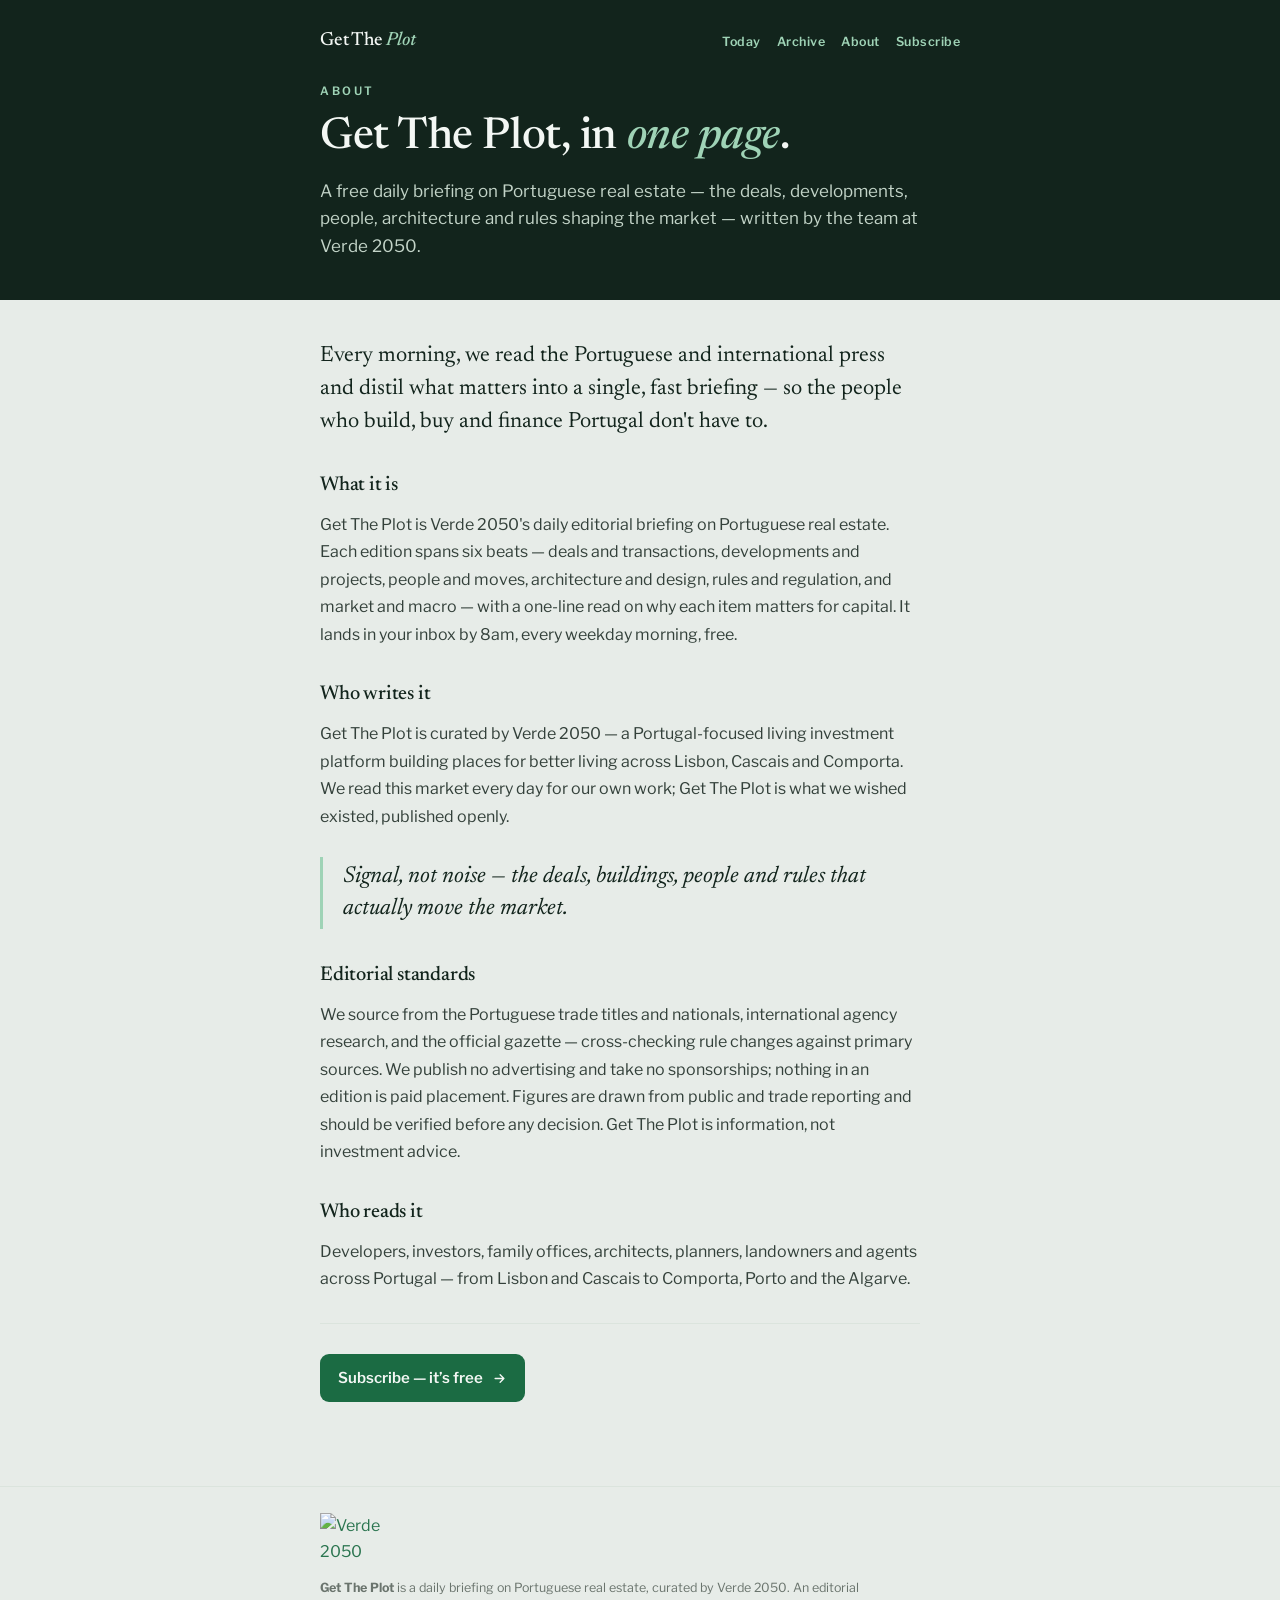
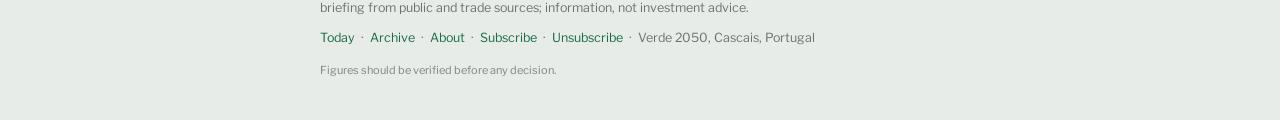
==== commit 054d64c3: "Link footer Verde 2050 logo to verde2050.com" ====
--- a/about.html
+++ b/about.html
@@ -42,9 +42,9 @@
 </div></div></div>
 
 <footer class="site"><div class="wrap">
-  <img class="logo" src="https://raw.githubusercontent.com/verde2050/logo/main/verde2050_transparent.png" alt="Verde 2050">
+  <a href="https://www.verde2050.com" target="_blank" rel="noopener"><img class="logo" src="https://raw.githubusercontent.com/verde2050/logo/main/verde2050_transparent.png" alt="Verde 2050"></a>
   <p><strong>Get The Plot</strong> is a daily briefing on Portuguese real estate, curated by Verde&nbsp;2050. An editorial briefing from public and trade sources; information, not investment advice.</p>
-  <p class="links"><a href="/">Today</a>&nbsp;&nbsp;·&nbsp;&nbsp;<a href="/archive.html">Archive</a>&nbsp;&nbsp;·&nbsp;&nbsp;<a href="/about.html">About</a>&nbsp;&nbsp;·&nbsp;&nbsp;<a href="/#subscribe">Subscribe</a>&nbsp;&nbsp;·&nbsp;&nbsp;<a href="mailto:intel@verde2050.com?subject=Unsubscribe%20Get%20The%20Plot">Unsubscribe</a>&nbsp;&nbsp;·&nbsp;&nbsp;Verde 2050, Cascais, Portugal</p>
+  <p class="links"><a href="/">Today</a>&nbsp;&nbsp;·&nbsp;&nbsp;<a href="/archive.html">Archive</a>&nbsp;&nbsp;·&nbsp;&nbsp;<a href="/about.html">About</a>&nbsp;&nbsp;·&nbsp;&nbsp;<a href="/#subscribe">Subscribe</a>&nbsp;&nbsp;·&nbsp;&nbsp;<a href="mailto:hello@verde2050.com?subject=Unsubscribe%20Get%20The%20Plot">Unsubscribe</a>&nbsp;&nbsp;·&nbsp;&nbsp;Verde 2050, Cascais, Portugal</p>
   <p class="disc">Figures should be verified before any decision.</p>
 </div></footer>
 </body>
